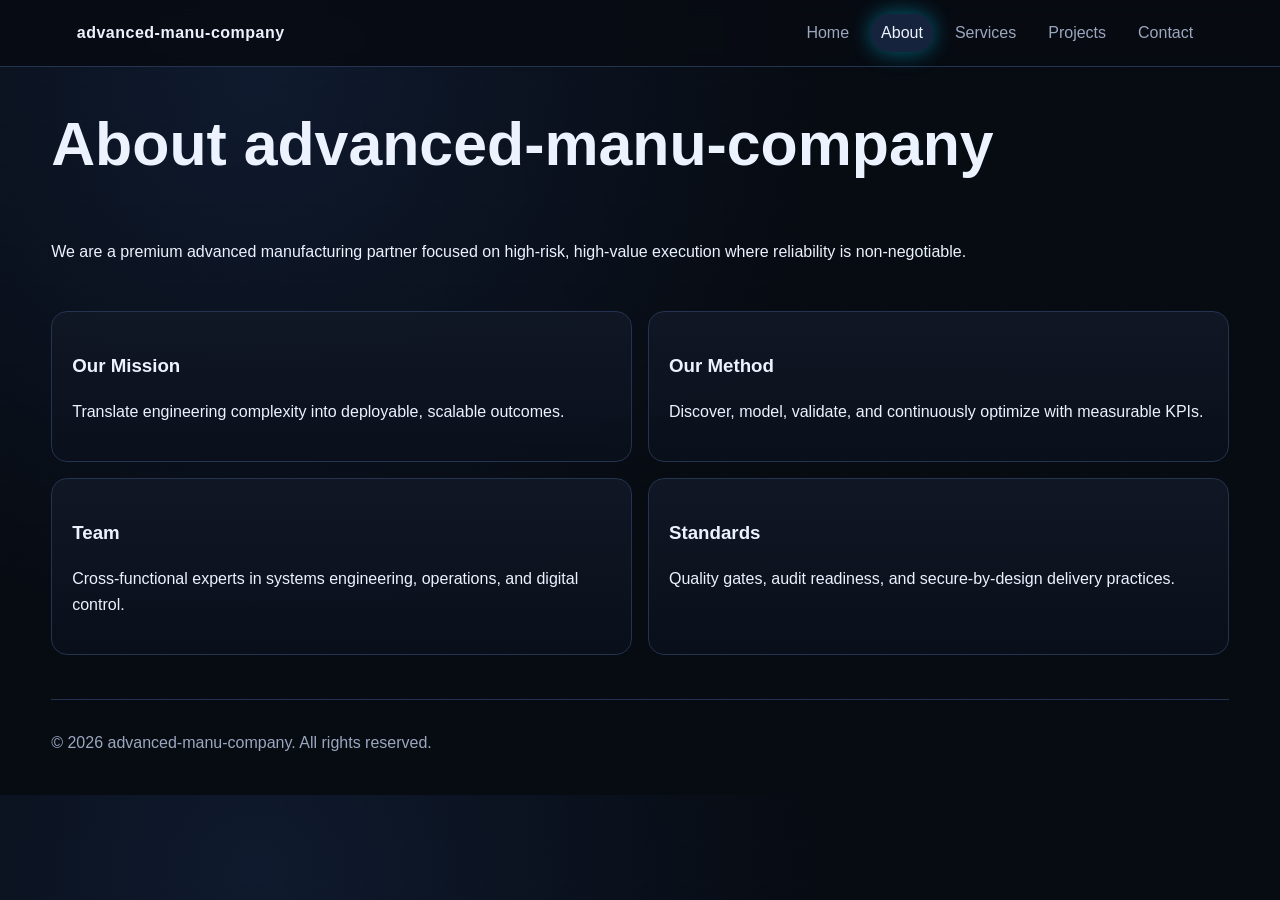
==== about.html @ 71cc9e83 "initial commit" ====
﻿<!doctype html>
<html lang="en">
<head>
    <meta charset="UTF-8">
    <meta name="viewport" content="width=device-width, initial-scale=1.0">
    <meta name="description" content="advanced-manu-company premium industrial agency website.">
    <title>advanced-manu-company | About</title>
    <link rel="stylesheet" href="css/styles.css">
</head>
<body>
    <div class="bg-grid" aria-hidden="true"></div>
    <header class="site-header">
        <a class="logo" href="index.html">advanced-manu-company</a>
        <nav>
                <a href="index.html">Home</a>
                <a href="about.html" class="active">About</a>
                <a href="services.html">Services</a>
                <a href="projects.html">Projects</a>
                <a href="contact.html">Contact</a>
        </nav>
    </header>
    <main class="container">
        <section class="page-hero reveal"><h1>About advanced-manu-company</h1><p>We are a premium advanced manufacturing partner focused on high-risk, high-value execution where reliability is non-negotiable.</p></section>
        <section class="grid-2 reveal">
            <article class="card"><h3>Our Mission</h3><p>Translate engineering complexity into deployable, scalable outcomes.</p></article>
            <article class="card"><h3>Our Method</h3><p>Discover, model, validate, and continuously optimize with measurable KPIs.</p></article>
            <article class="card"><h3>Team</h3><p>Cross-functional experts in systems engineering, operations, and digital control.</p></article>
            <article class="card"><h3>Standards</h3><p>Quality gates, audit readiness, and secure-by-design delivery practices.</p></article>
        </section>
    </main>
    <footer class="site-footer">
        <p>&copy; 2026 advanced-manu-company. All rights reserved.</p>
    </footer>
    <script src="js/script.js"></script>
</body>
</html>
---- css/styles.css ----
﻿:root {
    --bg: #070b12;
    --text: #edf2ff;
    --muted: #9ca7bf;
    --line: #24334f;
    --accent: #00d2ff;
    --accent-2: #36ff8f;
    --glow: 0 0 22px rgba(0, 210, 255, 0.45);
    --radius: 16px;
}
* { box-sizing: border-box; }
html { scroll-behavior: smooth; }
body { margin: 0; font-family: "Segoe UI", "Trebuchet MS", sans-serif; background: radial-gradient(circle at 20% 10%, #0f1a2e, var(--bg) 45%), var(--bg); color: var(--text); line-height: 1.6; }
.bg-grid { position: fixed; inset: 0; background-image: linear-gradient(rgba(255,255,255,.04) 1px, transparent 1px), linear-gradient(90deg, rgba(255,255,255,.04) 1px, transparent 1px); background-size: 40px 40px; opacity: .25; pointer-events: none; z-index: -1; }
.site-header { position: sticky; top: 0; display: flex; justify-content: space-between; align-items: center; padding: 14px 6vw; border-bottom: 1px solid var(--line); background: rgba(7, 11, 18, 0.86); backdrop-filter: blur(8px); z-index: 10; }
.logo { color: var(--text); text-decoration: none; font-weight: 700; letter-spacing: .5px; }
nav { display: flex; gap: 12px; flex-wrap: wrap; }
nav a { color: var(--muted); text-decoration: none; padding: 6px 10px; border-radius: 999px; transition: .25s ease; }
nav a:hover, nav a.active { color: var(--text); background: #15233d; box-shadow: var(--glow); }
.container { width: min(1180px, 92vw); margin: 44px auto; display: grid; gap: 30px; }
.hero, .page-hero { display: grid; grid-template-columns: repeat(2, minmax(0, 1fr)); gap: 30px; align-items: center; }
.page-hero { grid-template-columns: 1fr; }
.kicker { color: var(--accent-2); text-transform: uppercase; letter-spacing: 1.2px; font-weight: 600; }
h1 { font-size: clamp(2rem, 5vw, 3.8rem); line-height: 1.1; margin: 0 0 16px; }
h2 { font-size: clamp(1.4rem, 3vw, 2rem); margin-top: 0; }
.hero-orb { width: min(420px, 100%); aspect-ratio: 1; border-radius: 50%; margin-inline: auto; background: conic-gradient(from 180deg, #0ef, #34ff8a, #1292f2, #0ef); box-shadow: 0 0 70px rgba(0, 210, 255, .45); animation: spin 18s linear infinite; }
@keyframes spin { to { transform: rotate(360deg); } }
.hero-actions { display: flex; gap: 12px; flex-wrap: wrap; margin-top: 16px; }
.btn { border: 1px solid var(--line); color: var(--text); text-decoration: none; background: #101a2f; padding: 10px 14px; border-radius: 10px; transition: .25s ease; cursor: pointer; }
.btn:hover { transform: translateY(-2px); box-shadow: var(--glow); }
.btn-primary { background: linear-gradient(130deg, #00a9d8, #18b56f); border-color: transparent; }
.grid-3, .stats { display: grid; grid-template-columns: repeat(4, minmax(0, 1fr)); gap: 16px; }
.grid-3 { grid-template-columns: repeat(3, minmax(0, 1fr)); }
.grid-2 { display: grid; grid-template-columns: repeat(2, minmax(0, 1fr)); gap: 16px; }
.card { background: linear-gradient(180deg, rgba(17, 24, 38, 0.94), rgba(10, 16, 27, 0.96)); border: 1px solid var(--line); border-radius: var(--radius); padding: 20px; transition: .3s ease; }
.card:hover { border-color: #2f5b9a; transform: translateY(-4px); box-shadow: var(--glow); }
.stat-card h3 { font-size: 2rem; margin: 0; color: var(--accent); }
.animated-card { animation: floatCard 3.8s ease-in-out infinite alternate; }
@keyframes floatCard { from { transform: translateY(0); } to { transform: translateY(-8px); } }
.tool-section .tool-grid { display: grid; grid-template-columns: repeat(2, minmax(0, 1fr)); gap: 16px; }
#tool-form { display: grid; gap: 12px; }
#tool-form label { display: grid; gap: 6px; color: var(--muted); font-size: .95rem; }
#tool-form input { background: #0a1323; border: 1px solid var(--line); color: var(--text); border-radius: 10px; padding: 9px 11px; }
.tool-output p { min-height: 54px; }
.meter { height: 10px; border-radius: 8px; background: #1b2539; overflow: hidden; }
.meter span { display: block; width: 0; height: 100%; background: linear-gradient(90deg, var(--accent), var(--accent-2)); transition: width .45s ease; }
.contact-form input, .contact-form textarea { width: 100%; background: #0a1323; color: var(--text); border: 1px solid var(--line); border-radius: 10px; padding: 9px 11px; }
.reveal { opacity: 0; transform: translateY(18px); transition: .65s ease; }
.reveal.show { opacity: 1; transform: translateY(0); }
.site-footer { width: min(1180px, 92vw); margin: 24px auto 40px; color: var(--muted); border-top: 1px solid var(--line); padding-top: 14px; }
@media (max-width: 960px) {
    .hero, .grid-3, .grid-2, .stats, .tool-section .tool-grid { grid-template-columns: 1fr; }
    .site-header { gap: 10px; flex-direction: column; align-items: flex-start; }
}
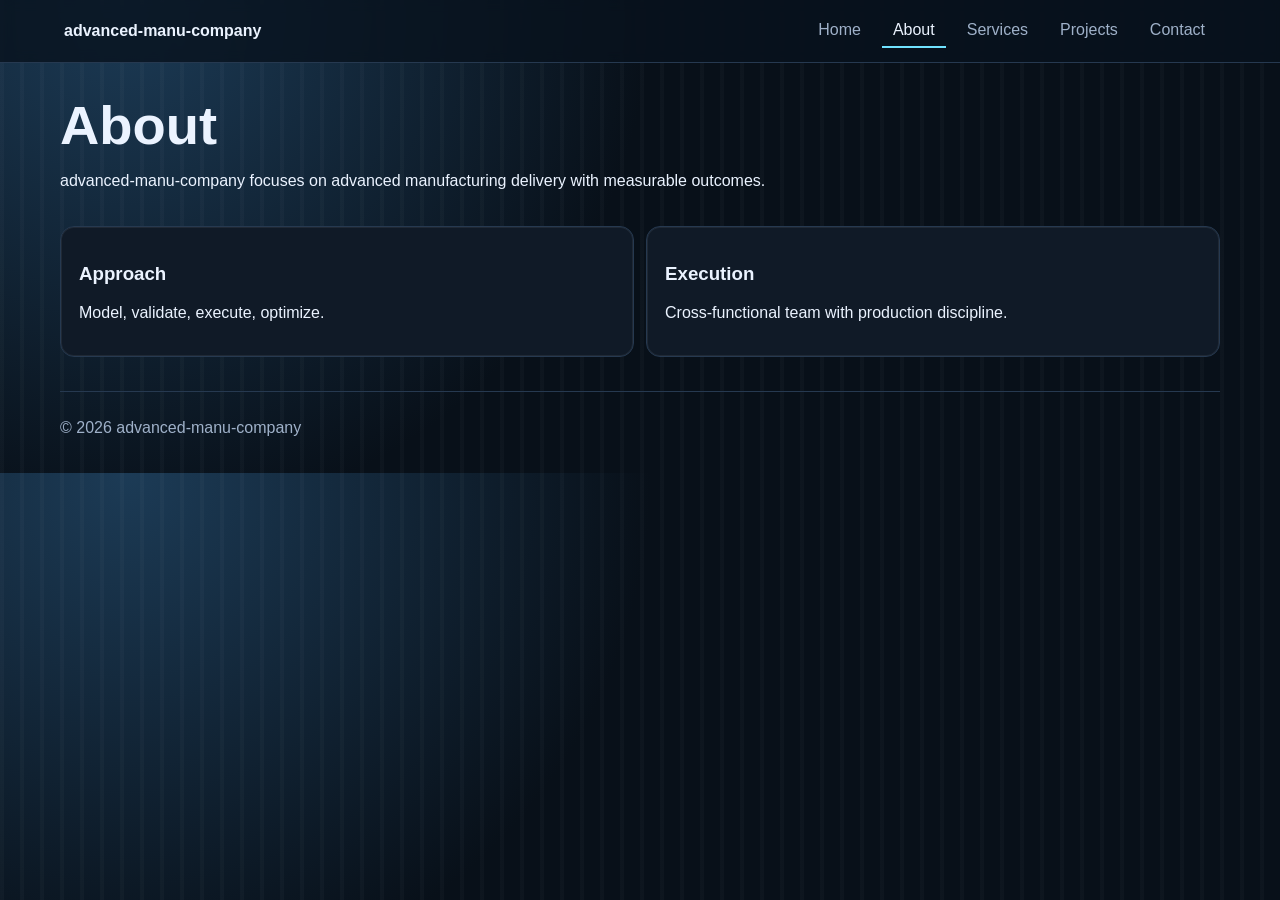
==== commit a60285a5: "made this unique" ====
--- a/about.html
+++ b/about.html
@@ -1,36 +1,2 @@
-﻿<!doctype html>
-<html lang="en">
-<head>
-    <meta charset="UTF-8">
-    <meta name="viewport" content="width=device-width, initial-scale=1.0">
-    <meta name="description" content="advanced-manu-company premium industrial agency website.">
-    <title>advanced-manu-company | About</title>
-    <link rel="stylesheet" href="css/styles.css">
-</head>
-<body>
-    <div class="bg-grid" aria-hidden="true"></div>
-    <header class="site-header">
-        <a class="logo" href="index.html">advanced-manu-company</a>
-        <nav>
-                <a href="index.html">Home</a>
-                <a href="about.html" class="active">About</a>
-                <a href="services.html">Services</a>
-                <a href="projects.html">Projects</a>
-                <a href="contact.html">Contact</a>
-        </nav>
-    </header>
-    <main class="container">
-        <section class="page-hero reveal"><h1>About advanced-manu-company</h1><p>We are a premium advanced manufacturing partner focused on high-risk, high-value execution where reliability is non-negotiable.</p></section>
-        <section class="grid-2 reveal">
-            <article class="card"><h3>Our Mission</h3><p>Translate engineering complexity into deployable, scalable outcomes.</p></article>
-            <article class="card"><h3>Our Method</h3><p>Discover, model, validate, and continuously optimize with measurable KPIs.</p></article>
-            <article class="card"><h3>Team</h3><p>Cross-functional experts in systems engineering, operations, and digital control.</p></article>
-            <article class="card"><h3>Standards</h3><p>Quality gates, audit readiness, and secure-by-design delivery practices.</p></article>
-        </section>
-    </main>
-    <footer class="site-footer">
-        <p>&copy; 2026 advanced-manu-company. All rights reserved.</p>
-    </footer>
-    <script src="js/script.js"></script>
-</body>
-</html>
+﻿<!doctype html><html lang="en"><head><meta charset="utf-8"><meta name="viewport" content="width=device-width,initial-scale=1"><title>advanced-manu-company | about.html</title><link rel="stylesheet" href="css/styles.css"></head><body class="nav-underline card-edge hero-split motif-factory btn-line"><div class="bg"></div><header><a class="logo" href="index.html">advanced-manu-company</a><nav><a href="index.html">Home</a><a href="about.html" class="active">About</a><a href="services.html">Services</a><a href="projects.html">Projects</a><a href="contact.html">Contact</a></nav></header><main>        <section class="head reveal"><h1>About</h1><p>advanced-manu-company focuses on advanced manufacturing delivery with measurable outcomes.</p></section>
+        <section class="cols reveal"><article class="card"><h3>Approach</h3><p>Model, validate, execute, optimize.</p></article><article class="card"><h3>Execution</h3><p>Cross-functional team with production discipline.</p></article></section></main><footer><p>&copy; 2026 advanced-manu-company</p></footer><script src="js/script.js"></script></body></html>
--- a/css/styles.css
+++ b/css/styles.css
@@ -1,54 +1,16 @@
-﻿:root {
-    --bg: #070b12;
-    --text: #edf2ff;
-    --muted: #9ca7bf;
-    --line: #24334f;
-    --accent: #00d2ff;
-    --accent-2: #36ff8f;
-    --glow: 0 0 22px rgba(0, 210, 255, 0.45);
-    --radius: 16px;
-}
-* { box-sizing: border-box; }
-html { scroll-behavior: smooth; }
-body { margin: 0; font-family: "Segoe UI", "Trebuchet MS", sans-serif; background: radial-gradient(circle at 20% 10%, #0f1a2e, var(--bg) 45%), var(--bg); color: var(--text); line-height: 1.6; }
-.bg-grid { position: fixed; inset: 0; background-image: linear-gradient(rgba(255,255,255,.04) 1px, transparent 1px), linear-gradient(90deg, rgba(255,255,255,.04) 1px, transparent 1px); background-size: 40px 40px; opacity: .25; pointer-events: none; z-index: -1; }
-.site-header { position: sticky; top: 0; display: flex; justify-content: space-between; align-items: center; padding: 14px 6vw; border-bottom: 1px solid var(--line); background: rgba(7, 11, 18, 0.86); backdrop-filter: blur(8px); z-index: 10; }
-.logo { color: var(--text); text-decoration: none; font-weight: 700; letter-spacing: .5px; }
-nav { display: flex; gap: 12px; flex-wrap: wrap; }
-nav a { color: var(--muted); text-decoration: none; padding: 6px 10px; border-radius: 999px; transition: .25s ease; }
-nav a:hover, nav a.active { color: var(--text); background: #15233d; box-shadow: var(--glow); }
-.container { width: min(1180px, 92vw); margin: 44px auto; display: grid; gap: 30px; }
-.hero, .page-hero { display: grid; grid-template-columns: repeat(2, minmax(0, 1fr)); gap: 30px; align-items: center; }
-.page-hero { grid-template-columns: 1fr; }
-.kicker { color: var(--accent-2); text-transform: uppercase; letter-spacing: 1.2px; font-weight: 600; }
-h1 { font-size: clamp(2rem, 5vw, 3.8rem); line-height: 1.1; margin: 0 0 16px; }
-h2 { font-size: clamp(1.4rem, 3vw, 2rem); margin-top: 0; }
-.hero-orb { width: min(420px, 100%); aspect-ratio: 1; border-radius: 50%; margin-inline: auto; background: conic-gradient(from 180deg, #0ef, #34ff8a, #1292f2, #0ef); box-shadow: 0 0 70px rgba(0, 210, 255, .45); animation: spin 18s linear infinite; }
-@keyframes spin { to { transform: rotate(360deg); } }
-.hero-actions { display: flex; gap: 12px; flex-wrap: wrap; margin-top: 16px; }
-.btn { border: 1px solid var(--line); color: var(--text); text-decoration: none; background: #101a2f; padding: 10px 14px; border-radius: 10px; transition: .25s ease; cursor: pointer; }
-.btn:hover { transform: translateY(-2px); box-shadow: var(--glow); }
-.btn-primary { background: linear-gradient(130deg, #00a9d8, #18b56f); border-color: transparent; }
-.grid-3, .stats { display: grid; grid-template-columns: repeat(4, minmax(0, 1fr)); gap: 16px; }
-.grid-3 { grid-template-columns: repeat(3, minmax(0, 1fr)); }
-.grid-2 { display: grid; grid-template-columns: repeat(2, minmax(0, 1fr)); gap: 16px; }
-.card { background: linear-gradient(180deg, rgba(17, 24, 38, 0.94), rgba(10, 16, 27, 0.96)); border: 1px solid var(--line); border-radius: var(--radius); padding: 20px; transition: .3s ease; }
-.card:hover { border-color: #2f5b9a; transform: translateY(-4px); box-shadow: var(--glow); }
-.stat-card h3 { font-size: 2rem; margin: 0; color: var(--accent); }
-.animated-card { animation: floatCard 3.8s ease-in-out infinite alternate; }
-@keyframes floatCard { from { transform: translateY(0); } to { transform: translateY(-8px); } }
-.tool-section .tool-grid { display: grid; grid-template-columns: repeat(2, minmax(0, 1fr)); gap: 16px; }
-#tool-form { display: grid; gap: 12px; }
-#tool-form label { display: grid; gap: 6px; color: var(--muted); font-size: .95rem; }
-#tool-form input { background: #0a1323; border: 1px solid var(--line); color: var(--text); border-radius: 10px; padding: 9px 11px; }
-.tool-output p { min-height: 54px; }
-.meter { height: 10px; border-radius: 8px; background: #1b2539; overflow: hidden; }
-.meter span { display: block; width: 0; height: 100%; background: linear-gradient(90deg, var(--accent), var(--accent-2)); transition: width .45s ease; }
-.contact-form input, .contact-form textarea { width: 100%; background: #0a1323; color: var(--text); border: 1px solid var(--line); border-radius: 10px; padding: 9px 11px; }
-.reveal { opacity: 0; transform: translateY(18px); transition: .65s ease; }
-.reveal.show { opacity: 1; transform: translateY(0); }
-.site-footer { width: min(1180px, 92vw); margin: 24px auto 40px; color: var(--muted); border-top: 1px solid var(--line); padding-top: 14px; }
-@media (max-width: 960px) {
-    .hero, .grid-3, .grid-2, .stats, .tool-section .tool-grid { grid-template-columns: 1fr; }
-    .site-header { gap: 10px; flex-direction: column; align-items: flex-start; }
-}
+﻿:root{--a:#70e2ff;--b:#8dffdb;--bg:#081019;--g:#1c3b56;--f:'Segoe UI',sans-serif;--t:#ebf3ff;--m:#9fb1c9;--l:#263950}*{box-sizing:border-box}html{scroll-behavior:smooth}body{margin:0;font-family:var(--f);color:var(--t);background:radial-gradient(circle at 10% 0%,var(--g),var(--bg) 42%),var(--bg)}.bg{position:fixed;inset:0;opacity:.2;pointer-events:none;z-index:-1}
+body.motif-rings .bg{background:radial-gradient(circle,#fff2 1px,transparent 1px);background-size:22px 22px}body.motif-mesh .bg{background-image:linear-gradient(#fff2 1px,transparent 1px),linear-gradient(90deg,#fff2 1px,transparent 1px);background-size:34px 34px}body.motif-radar .bg{background:radial-gradient(circle at 70% 20%,#fff3,transparent 30%)}body.motif-leaf .bg{background:linear-gradient(120deg,#fff2,transparent)}body.motif-strata .bg{background:repeating-linear-gradient(160deg,#fff1,#fff1 2px,transparent 2px,transparent 18px)}body.motif-vector .bg{background:linear-gradient(45deg,#fff2 1px,transparent 1px);background-size:26px 26px}body.motif-grain .bg{background:radial-gradient(#fff2 1px,transparent 1px);background-size:14px 14px}body.motif-signal .bg{background:repeating-radial-gradient(circle at 65% 35%,#fff2 0 2px,transparent 2px 18px)}body.motif-silicon .bg{background:linear-gradient(90deg,#fff2,transparent)}body.motif-matrix .bg{background:repeating-linear-gradient(0deg,#fff2,#fff2 1px,transparent 1px,transparent 12px)}body.motif-route .bg{background:linear-gradient(130deg,#fff2,transparent)}body.motif-grid .bg{background-image:linear-gradient(#fff2 1px,transparent 1px),linear-gradient(90deg,#fff2 1px,transparent 1px);background-size:40px 40px}body.motif-beam .bg{background:linear-gradient(90deg,transparent,#fff2,transparent)}body.motif-forge .bg{background:radial-gradient(circle at 20% 20%,#fff3,transparent 32%)}body.motif-nodes .bg{background:radial-gradient(circle,#fff2 2px,transparent 2px);background-size:28px 28px}body.motif-dashboard .bg{background:linear-gradient(0deg,#fff2 2px,transparent 2px);background-size:100% 28px}body.motif-target .bg{background:repeating-radial-gradient(circle,#fff2 0 2px,transparent 2px 12px)}body.motif-orbit .bg{background:radial-gradient(circle at 30% 40%,#fff2,transparent 30%)}body.motif-arm .bg{background:linear-gradient(45deg,#fff2 2px,transparent 2px);background-size:24px 24px}body.motif-factory .bg{background:repeating-linear-gradient(90deg,#fff2,#fff2 4px,transparent 4px,transparent 20px)}
+header{position:sticky;top:0;display:flex;justify-content:space-between;align-items:center;gap:10px;padding:14px 5vw;background:#08121dcc;border-bottom:1px solid var(--l);backdrop-filter:blur(6px)}.logo{color:var(--t);text-decoration:none;font-weight:700}nav{display:flex;gap:10px;flex-wrap:wrap}nav a{color:var(--m);text-decoration:none;padding:7px 11px;transition:.2s}
+body.nav-pill nav a{border:1px solid transparent;border-radius:999px}body.nav-pill nav a:hover,body.nav-pill nav a.active{color:var(--t);border-color:var(--l);background:#17273a}
+body.nav-underline nav a{border-bottom:2px solid transparent}body.nav-underline nav a:hover,body.nav-underline nav a.active{color:var(--t);border-color:var(--a)}
+body.nav-box nav a{border:1px solid var(--l);border-radius:8px}body.nav-box nav a:hover,body.nav-box nav a.active{color:var(--t)}
+main{width:min(1160px,92vw);margin:34px auto;display:grid;gap:20px}h1{font-size:clamp(2rem,5vw,3.4rem);line-height:1.08;margin:0 0 10px}.kicker{text-transform:uppercase;letter-spacing:1.5px;color:var(--b)}
+.hero{display:grid;gap:14px;align-items:center}body.hero-split .hero{grid-template-columns:1.2fr .8fr}body.hero-stack .hero{grid-template-columns:1fr}.hero-visual{min-height:230px;border:1px solid var(--l);border-radius:18px;position:relative;overflow:hidden;background:linear-gradient(130deg,#fff1,#fff0)}.hero-visual span{position:absolute;inset:20%;border:2px solid var(--a);border-radius:999px;animation:wave 3.2s ease-in-out infinite}.hero-visual span:nth-child(2){inset:32%;border-color:var(--b);animation-delay:.4s}.hero-visual span:nth-child(3){inset:44%;border-color:#fff8;animation-delay:.8s}@keyframes wave{0%{transform:scale(.82);opacity:.9}100%{transform:scale(1.55);opacity:.08}}
+.actions{display:flex;gap:10px;flex-wrap:wrap;margin-top:10px}.btn{text-decoration:none;padding:10px 14px;border-radius:10px;cursor:pointer;transition:.2s}.btn:hover{transform:translateY(-2px)}
+body.btn-solid .btn{border:1px solid var(--l);background:#112033;color:var(--t)}body.btn-solid .btn.primary{border:none;background:linear-gradient(130deg,var(--a),var(--b));color:#021522}
+body.btn-line .btn{border:1px solid color-mix(in srgb,var(--a) 45%,var(--l));background:transparent;color:var(--t)}body.btn-line .btn.primary{background:color-mix(in srgb,var(--a) 20%,transparent)}
+.stats{display:grid;grid-template-columns:repeat(4,minmax(0,1fr));gap:12px}.cols,.tool-grid{display:grid;grid-template-columns:repeat(2,minmax(0,1fr));gap:12px}.card{padding:18px;border-radius:14px;transition:.25s}
+body.card-glow .card{background:linear-gradient(180deg,#152335,#0e1826);border:1px solid var(--l)}body.card-glow .card:hover{box-shadow:0 0 22px color-mix(in srgb,var(--a) 45%,transparent);transform:translateY(-4px)}
+body.card-soft .card{background:linear-gradient(180deg,#1a2533,#121a25);border:1px solid #fff1}body.card-soft .card:hover{transform:translateY(-3px)}
+body.card-edge .card{background:#101a27;border:1px solid var(--l);box-shadow:inset 0 0 0 1px #fff1}body.card-edge .card:hover{border-color:var(--a);transform:translateY(-3px)}
+.list{margin:0;padding-left:18px;display:grid;gap:8px}label{display:grid;gap:6px;color:var(--m)}input,textarea{width:100%;background:#0a1320;color:var(--t);border:1px solid var(--l);border-radius:8px;padding:9px}#tool-form{display:grid;gap:10px}.meter{height:10px;background:#1a283b;border-radius:7px;overflow:hidden}.meter span{display:block;height:100%;width:0;background:linear-gradient(90deg,var(--a),var(--b));transition:width .45s}.reveal{opacity:0;transform:translateY(14px);transition:.6s}.reveal.show{opacity:1;transform:none}footer{width:min(1160px,92vw);margin:18px auto 36px;padding-top:11px;border-top:1px solid var(--l);color:var(--m)}@media (max-width:900px){.hero,.stats,.cols,.tool-grid{grid-template-columns:1fr}header{flex-direction:column;align-items:flex-start}}
